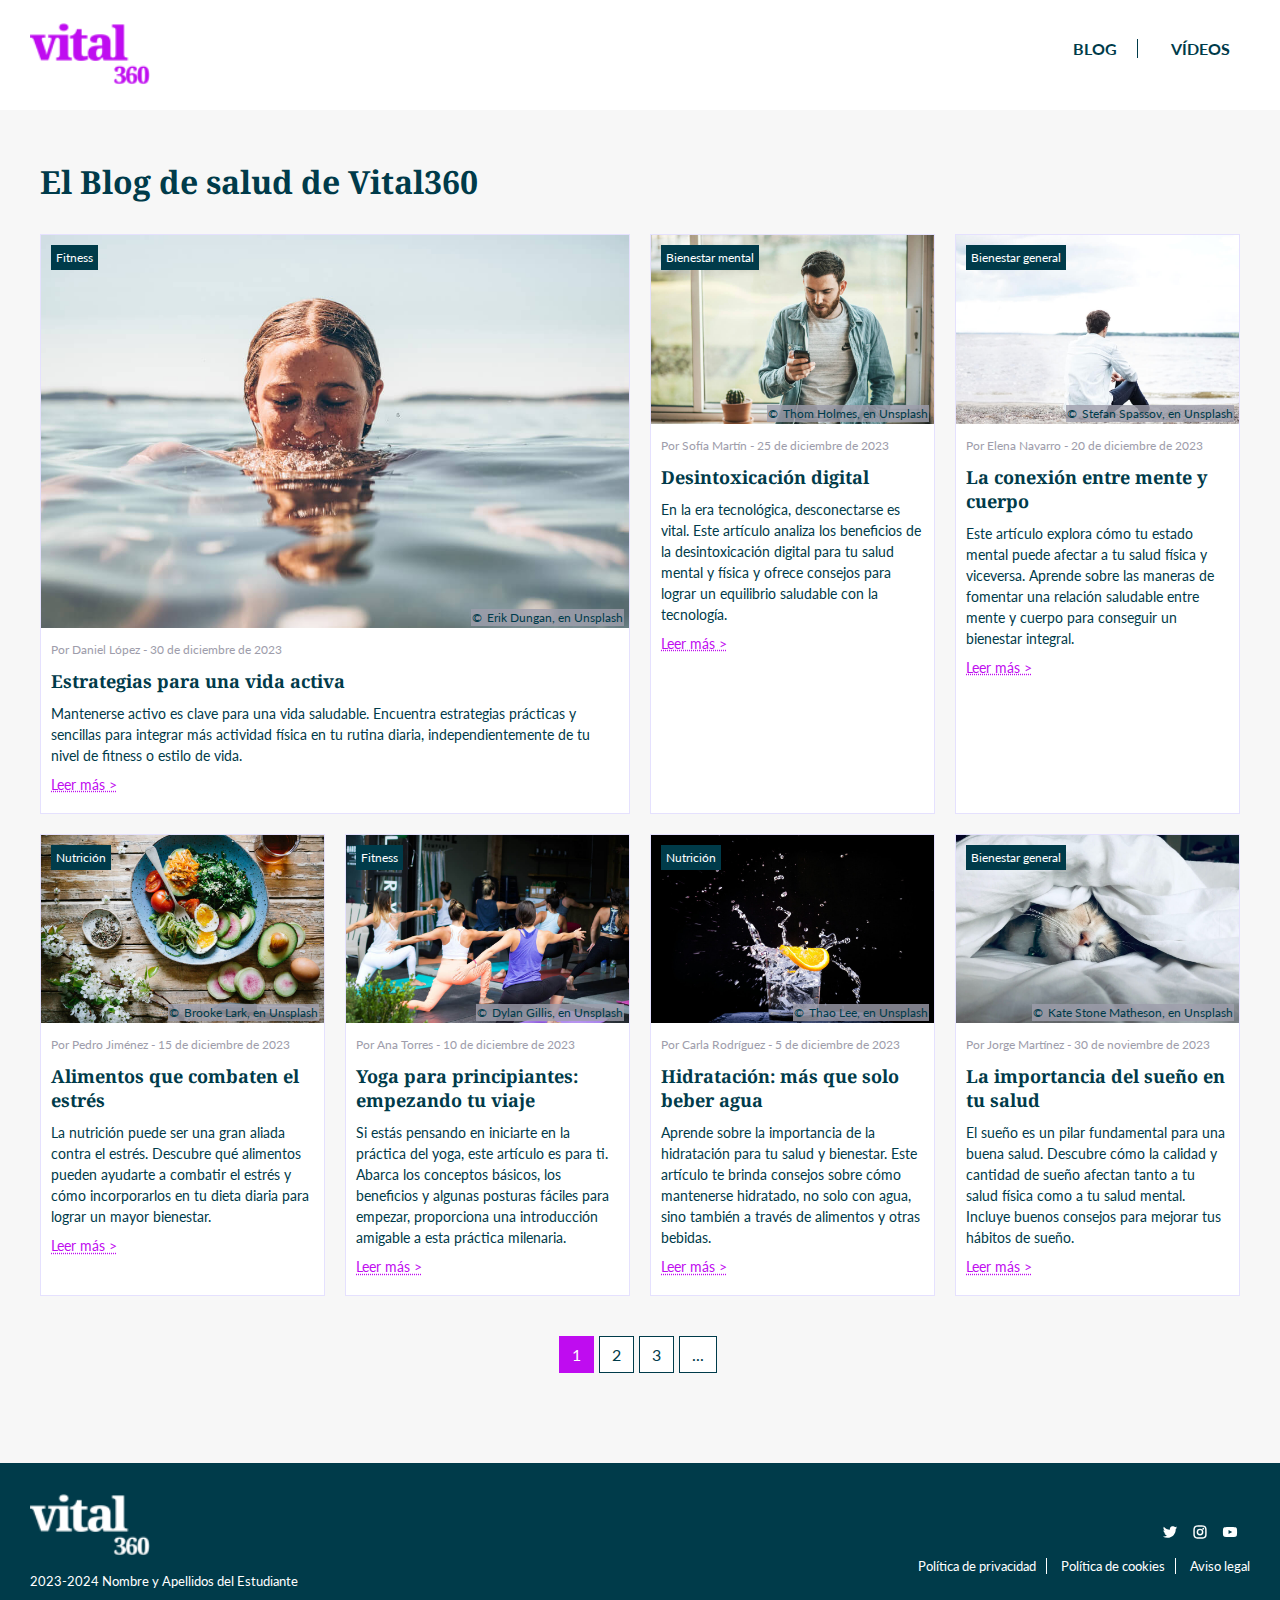
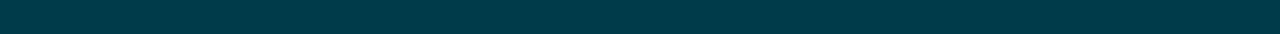
==== blog.html @ b52afa06 "Add files via upload" ====
<!DOCTYPE html>
<html lang="es">

<head>
    <meta charset="UTF-8">
    <meta name="viewport" content="width=device-width, initial-scale=1.0">
    <link rel="stylesheet" href="css/styles.css">
    <link rel="stylesheet" href="https://fonts.googleapis.com/css2?family=Lato:wght@400;700;900&family=Noto+Serif:wght@400;700;900&display=swap">
    <meta name="description" content="Descripción breve de tu sitio web">
    <title>Blog de Salud - Vital360</title>
    <link rel="icon" href="images/favicon.png" type="image/png">
</head>

<body>

    <header class="content">
        <div class="logo">
            <a href="index.html"><img src="images/logoVital360.svg" alt="Vital360 Logo"></a>
        </div>
        <nav>
            <ul>
                <li><a href="blog.html">Blog</a></li>
                <li><a href="videos.html">Vídeos</a></li>
            </ul>
        </nav>
    </header>

    <main class="content">

        <h1>El Blog de salud de Vital360</h1>

        <section class="blog-container">
            <div class="blog-box large">
                <div class="image-container">
                <div class="badge"><a href="#" target="_blank">Fitness</a></div>
                <img src="images/estrategias-vida-activa.jpg" alt="Imagen del artículo">
                <div class="copyright-box">Erik Dungan, en Unsplash</div>
                </div>
                <p class="author">Por Daniel López - 30 de diciembre de 2023</p>
                <h2><a class="blog-link" href="entrada.html">Estrategias para una vida activa</a></h2>
                <p>Mantenerse activo es clave para una vida saludable. Encuentra estrategias 
                    prácticas y sencillas para integrar más actividad física en tu rutina diaria, 
                    independientemente de tu nivel de fitness o estilo de vida.</p>
                <a href="entrada.html" class="read-more">Leer más</a>
            </div>
        
            <div class="blog-box">
                <div class="image-container">
                <div class="badge"><a href="#" target="_blank">Bienestar mental</a></div>
                <img src="images/desintoxicacion-digital.jpg" alt="Imagen del artículo">
                <div class="copyright-box">Thom Holmes, en Unsplash</div>
                </div>
                <p class="author">Por Sofía Martín - 25 de diciembre de 2023</p>
                <h2><a class="blog-link" href="#" target="_blank">Desintoxicación digital</a></h2>
                <p>En la era tecnológica, desconectarse es vital. Este artículo analiza los 
                    beneficios de la desintoxicación digital para tu salud mental y física y ofrece 
                    consejos para lograr un equilibrio saludable con la tecnología. </p>
                <a href="#" target="_blank" class="read-more">Leer más</a>
            </div>

            <div class="blog-box">
                <div class="image-container">
                <div class="badge"><a href="#" target="_blank">Bienestar general</a></div>
                <img src="images/conexion-mente-cuerpo.jpg" alt="Imagen del artículo">
                <div class="copyright-box">Stefan Spassov, en Unsplash</div>
                </div>
                <p class="author">Por Elena Navarro - 20 de diciembre de 2023</p>
                <h2><a class="blog-link" href="#" target="_blank">La conexión entre mente y cuerpo</a></h2>
                <p>Este artículo explora cómo tu estado mental puede afectar a tu salud física y 
                    viceversa. Aprende sobre las maneras de fomentar una relación saludable 
                    entre mente y cuerpo para conseguir un bienestar integral.</p>
                <a href="#" target="_blank" class="read-more">Leer más</a>
            </div>

            <div class="blog-box">
                <div class="image-container">
                <div class="badge"><a href="#" target="_blank">Nutrición</a></div>
                <img src="images/alimentos-combaten-estres.jpg" alt="Imagen del artículo">
                <div class="copyright-box">Brooke Lark, en Unsplash</div>
                </div>
                <p class="author">Por Pedro Jiménez - 15 de diciembre de 2023</p>
                <h2><a class="blog-link" href="#" target="_blank">Alimentos que combaten el estrés</a></h2>
                <p>La nutrición puede ser una gran aliada contra el estrés. Descubre qué 
                    alimentos pueden ayudarte a combatir el estrés y cómo incorporarlos en tu 
                    dieta diaria para lograr un mayor bienestar.</p>
                <a href="#" target="_blank" class="read-more">Leer más</a>
            </div>

            <div class="blog-box">
                <div class="image-container">
                <div class="badge"><a href="#" target="_blank">Fitness</a></div>
                <img src="images/yoga-principiantes.jpg" alt="Imagen del artículo">
                <div class="copyright-box">Dylan Gillis, en Unsplash</div>
                </div>
                <p class="author">Por Ana Torres - 10 de diciembre de 2023</p>
                <h2><a class="blog-link" href="#" target="_blank">Yoga para principiantes: empezando tu viaje</a></h2>
                <p>Si estás pensando en iniciarte en la práctica del yoga, este artículo es para ti. 
                    Abarca los conceptos básicos, los beneficios y algunas posturas fáciles para 
                    empezar, proporciona una introducción amigable a esta práctica milenaria.</p>
                <a href="#" target="_blank" class="read-more">Leer más</a>
            </div>

            <div class="blog-box">
                <div class="image-container">
                <div class="badge"><a href="#" target="_blank">Nutrición</a></div>
                <img src="images/hidratacion.jpg" alt="Imagen del artículo">
                <div class="copyright-box">Thao Lee, en Unsplash</div>
                </div>
                <p class="author">Por Carla Rodríguez - 5 de diciembre de 2023</p>
                <h2><a class="blog-link" href="#" target="_blank">Hidratación: más que solo beber agua</a></h2>
                <p>Aprende sobre la importancia de la hidratación para tu salud y bienestar. Este 
                    artículo te brinda consejos sobre cómo mantenerse hidratado, no solo con 
                    agua, sino también a través de alimentos y otras bebidas.</p>
                <a href="#" target="_blank" class="read-more">Leer más</a>
            </div>

            <div class="blog-box">
                <div class="image-container">
                <div class="badge"><a href="#" target="_blank">Bienestar general</a></div>
                <img src="images/importancia-sueno-salud.jpg" alt="Imagen del artículo">
                <div class="copyright-box">Kate Stone Matheson, en Unsplash</div>
                </div>
                <p class="author">Por Jorge Martínez - 30 de noviembre de 2023</p>
                <h2><a class="blog-link" href="#" target="_blank">La importancia del sueño en tu salud</a></h2>
                <p>El sueño es un pilar fundamental para una buena salud. Descubre cómo la 
                    calidad y cantidad de sueño afectan tanto a tu salud física como a tu salud 
                    mental. Incluye buenos consejos para mejorar tus hábitos de sueño. </p>
                <a href="#" target="_blank" class="read-more">Leer más</a>
            </div>
        
        </section>

        <div class="pagination">
            <a href="#" target="_blank" class="page current">1</a>
            <a href="#" target="_blank" class="page">2</a>
            <a href="#" target="_blank" class="page">3</a>
            <a href="#" target="_blank" class="page">...</a>
        </div>
        
    </main>

<footer class="content">
        
        <div class="footer-info">
            <div class="logo">
                <img src="images/logoVital360-n.svg" alt="Vital360 Logo">
            </div>
                <p>2023-2024 Nombre y Apellidos del Estudiante</p>
        </div>
        <div class="footer-menu">
            <div class="social-menu">
                <a href="#" target="_blank"><img src="images/twitter.svg" alt="Twitter"></a>
                <a href="#" target="_blank"><img src="images/instagram.svg" alt="Instagram"></a>
                <a href="#" target="_blank"><img src="images/youtube.svg" alt="YouTube"></a>
            </div>
            <div class="legal-menu">
                <a href="#" target="_blank">Política de privacidad</a>
                <a href="#" target="_blank">Política de cookies</a>
                <a href="#" target="_blank">Aviso legal</a>
            </div>
        </div>
    </footer>
</body>

</html>
---- css/styles.css ----
body {
    background-color: rgb(247, 247, 247);
    margin: 0;
    padding: 0;
    font-family: 'Lato', sans-serif;
}

.content {
    padding: 30px; 
}

header {
    background-color: white; 
    padding: 15px 0;
    display: flex;
    justify-content: space-between;
    align-items: center;
    max-height: 50px;
}

header nav ul li:not(:last-child) a {
    margin-right: 1px;
    border-right: 1px solid rgb(0, 59, 74); 
    padding-right: 20px;
}

header a {
    color: rgb(0, 59, 74); 
    text-transform: uppercase;
    font-weight: bold;
}

header a:hover {
    color: rgb(191, 12, 240); 
}

h1 {
    color: rgb(0, 59, 74);
    font-size: 32px;
    margin-top: 20px; 
    margin-left: 10px; 
    font-family: 'Noto Serif', serif; 
}

h2, h3 {
    font-family: 'Noto Serif', serif;
    font-weight: bold;
}

p, ul li {
    line-height: 1.5;
}

.logo img {
    width: 120px;
}

nav ul {
    list-style: none;
    display: flex;
}

nav ul li {
    margin-right: 20px;
}

nav ul li a {
    text-decoration: none;
}

.main {
    padding: 20px;
}


/* index */

.banner-section {
    position: relative;
    overflow: hidden;
    max-height: 500px;
    margin-bottom: -120px;
    z-index: -1;
}

.banner-image-container {
    height: 500px;
    overflow: hidden;
}

.banner-image-container img {
    width: 100%;
    height: 100%;
    object-fit: cover; 
    object-position: center center;
    transform: translateY(-30%);
}

.banner-text {
    position: absolute;
    top: 35%;
    left: 35%;
    transform: translate(-50%, -50%);
    font-size: 50px;
    color: rgb(0, 59, 74);
    font-weight: bolder;
    word-wrap: break-word;
    margin-left: 40px;
    width: 50%; 
}

@media (max-width: 900px) {
    .banner-image-container {
        height: 500px; 
    }
    .banner-text {
        font-size: 50px;
        font-weight: bolder;
        margin-left: 0px;
        width: auto; 
    }

}

@media (max-width: 600px) {
    .banner-image-container {
        height: 500px; 
    }
    .banner-text {
        font-size: 45px;
        font-weight: bolder;
        margin-left: 0px;
    }

}

/* formulario */

.content-section {
    display: flex;
    justify-content: center; 
    margin-right: 10vw;
    margin-left: 10vw;
    margin-bottom: 100px;
}

.content-section a {
    color: rgb(191, 12, 240);
    text-decoration: underline dotted;
}

.content-section a:hover {
    color: rgb(0, 59, 74);
    text-decoration: underline dotted;
    transition: color 0.3s ease;
}

.content-section .column {
    flex: 1;
    margin: 0 50px; 
}

.section-title {
    color: rgb(0, 59, 74);
    font-size: 40px; 
    margin-bottom: 20px; 
    margin-left: 14%;
}

.content-section form {
    max-width: 400px;
}

.content-section label {
    display: flex;
    margin-bottom: 5px;
    color: rgb(0, 59, 74);
    font-size: 14px;
}

.content-section label.checkbox-label {
    display: flex;
    margin-bottom: 5px;
    align-items: center; 
    color: rgb(0, 59, 74);
    font-size: 10px;
}

.content-section label.checkbox-label input[type="checkbox"] {
    width: auto;
    margin-right: 5px;
    margin-top: 10px;
    margin-bottom: 10px;
}

.content-section input {
    width: 100%;
    padding: 8px;
    margin-bottom: 10px;
    border: 1px solid rgb(229, 225, 254);
    border-radius: 5px;
}

.content-section p {
    color: rgb(0, 59, 74);
    font-size: 16px;
    margin-bottom: 10px;
}

.content-section .info {
    color: rgb(0, 59, 74);
    font-size: 10px;
    margin-bottom: 10px;
}

.content-section button {
    margin-top: 10px;
    background-color: rgb(0, 59, 74);
    color: white;
    padding: 10px 15px;
    border: none;
    cursor: pointer;
    text-transform: uppercase;
    border-radius: 5px;
}

.content-section button:hover {
    background-color: rgb(191, 12, 240);
}

@media (max-width: 900px) {
    .content-section {
        flex-direction: column; 
        align-items: flex-start; 
        margin-right: 0; 
        margin-left: 20px; 
    }

    .content-section .column {
        margin: 0; 
    }
    .section-title {
        color: rgb(0, 59, 74);
        font-size: 40px; 
        margin-bottom: 20px; 
        margin-left: 20px;
    }

}

/* seccion especial */

.special-grid {
    background-color: rgb(229, 225, 254);
    justify-content: center; 
    padding-top: 30px;
    margin-top: -30px;
    padding-bottom: 30px;
}

.special-section {
    display: flex;
    align-items: center;
    padding: 20px; 
    margin-right: 10vw;
    margin-left: 10vw;
}

.special-section p {
    color: rgb(0, 59, 74);
    font-size: 20px;
}

.special-section h2 {
    color: rgb(0, 59, 74);
}

.rotated-image {
    transform: rotate(-9deg); 
}

.rotated-image.reverse {
    transform: rotate(9deg); 
}

.rotated-image p::before {
    content: "\00a9"; 
    margin-right: 4px; 
}

.rotated-image p {
    font-size: 10px;
    position: relative;
    margin-top: -4px;    
    text-align: right;
    justify-content: left; 
}

.rotated-image img {
    height: auto;
    max-width: 200px;
    object-fit: contain;
}

.special-section h2 {
    font-size: 26px;
}

.special-section button {
    background-color: rgb(0, 59, 74);
    color: white;
    padding: 10px 15px;
    border: none;
    cursor: pointer;
    text-decoration: none; 
    display: inline-block; 
    text-transform: uppercase;
    border-radius: 5px;
}

.special-section button:hover {
    background-color: rgb(191, 12, 240);
}

.special-content {
    padding: 30px; 
}

@media (max-width: 900px) {

    .special-section {

        margin-right: 0;
        margin-left: 0;
    }
}

@media (max-width: 600px) {
    .rotated-image {
        transform: rotate(0); 
    }

    .rotated-image.reverse {
        transform: rotate(0); 
    }

    .rotated-image img {
        margin-top: 10px; 
        max-width: 100%; 
    }

    .special-section {
        display: block;
        align-items: center;
        margin-right: 0;
        margin-left: 0;
    }

    .special-section.reverse {
            display: flex;
            flex-direction: column-reverse; 
            align-items: center;
        }

    .special-content {
        padding: 0; 
    }
}

/* entrada */

.numbered-list {
    counter-reset: list-counter;
    padding-left: 0;
}
  
.numbered-list p {
    counter-increment: list-counter;
    position: relative;
    padding-left: 30px;
    margin-bottom: 15px;
}
  
.numbered-list p::before {
    content: counter(list-counter) ".";
    position: absolute;
    left: 0;
    width: 20px;
    text-align: right;
    font-weight: bold;
}

 .custom-section {
    display: flex;
    justify-content: center; 
    margin-top: 20px;
    margin-right: 10vw;
    margin-left: 10vw;
    margin-bottom: 100px;
}

.blockquote  {
    border-left: 3px solid rgb(191, 12, 240);
    padding-left: 20px;
    margin: 20px 20px 0px 60px;
    font-size: 20px;
    color: rgb(0, 59, 74);
}

.blockquote .author{
    font-size: 12px;
    margin: 10px 0px 0px 0px;
    font-style: italic; 
}

.custom-section h2 {
    color: rgb(0, 59, 74);
    font-size: 24px;
    margin: 10px;
    font-family: 'Lato', sans-serif;
}

.custom-section h3 {
    color: rgb(0, 59, 74);
    font-size: 24px;
    margin: 20px 0px 20px 10px;
}

.large-column p, ul li {
    color: rgb(0, 59, 74);    
    margin:  0px 12px 12px 12px;
}

.large-column a {
    color: rgb(191, 12, 240);
    text-decoration: underline dotted;
}

.large-column a:hover {
    color: rgb(0, 59, 74);
    text-decoration: underline dotted;
    transition: color 0.3s ease;
}

.large-column {
    flex: 2;
    margin-right: 20px;
    background-color: white;
    position: relative;
    padding-bottom: 20px;
}

.large-column .purple-box {
    background-color: rgb(229, 225, 254); 
    display: flex;
    flex-direction: column;
    margin: 20px;
}

.large-column .purple-box img {
    max-width: 100%;
    max-height: 100%;
    margin-bottom: 10px;
}

.large-column .purple-box h1 {
    color: rgb(0, 59, 74);
    font-size: 24px;
    margin-right: 10px;
}

.purple-box p {
    color: rgb(158, 157, 171);
    font-size: 12px; 
    margin:  0px 0px 12px 12px;
}

.breadcrumb {
    color: rgb(0, 59, 74);
    margin-left: 10%;
    margin-bottom: 30px;
    font-size: 14px;
}

.breadcrumb a {
    color: rgb(0, 59, 74);
    text-decoration: none;
    transition: color 0.3s ease;
}

.breadcrumb a:hover {
    color: rgb(191, 12, 240);
    text-decoration: none;
}

.purple-box a {
    color: rgb(0, 59, 74);
    font-size: 12px; 
    text-decoration: none;
}

.purple-box a:hover {
    color: rgb(191, 12, 240);
    font-size: 12px; 
    text-decoration: none;
}

.small-column {
    flex: 1;
}

.category-section {
    display: flex;
    margin-top: 20px;
    flex-wrap: wrap;

}

.category-section .badge a {
    text-decoration: none;
    display: inline-block;
    padding: 5px;
    background-color: white;
    color: rgb(0, 59, 74);
    font-size: 12px;
    margin: 5px;
    border: 1px solid rgb(0, 59, 74);
}

.category-section .badge a:hover {
    background-color: rgb(191, 12, 240);
    text-decoration: none; 
    color: white;
}


.custom-box.white-background {
    background-color: white;
    margin: 10px;
    flex: 1 1 calc(33.33% - 20px);
    box-sizing: border-box;
    border: 1px solid rgb(229, 225, 254);
    padding-bottom: 10px;
    position: relative;
}

.custom-box.white-background .image-container {
    position: relative;
}

.custom-box.white-background .badge {
    position: absolute;
}

.custom-box.white-background .badge a {
    text-decoration: none;
    display: inline-block;
    padding: 5px;
    background-color: rgb(0, 59, 74);
    color: white;
    font-size: 12px;
    margin: 10px;
}

.custom-box.white-background .badge a:hover {
    background-color: rgb(191, 12, 240);
    text-decoration: none; 
    color: white;
}

.custom-box.white-background img {
    width: 100%;
    height: auto;
}

.custom-box.white-background .author {
    color: rgb(158, 157, 171);
    margin-top: 10px;
    font-size: 12px; 
}

.custom-box.white-background h3 {
    color: rgb(0, 59, 74);
    font-size: 18px;
    margin: 10px;
    font-family: 'Noto Serif', serif;
}

.custom-box.white-background h3 a {
    color: rgb(0, 59, 74);
    text-decoration: none;
    transition: color 0.3s ease; 
    margin-left: 0px;
}

.custom-box.white-background h3 a:hover {
    color: rgb(191, 12, 240);
    text-decoration: none; 
}

.custom-box.white-background p {
    color: rgb(0, 59, 74);
    font-size: 14px;
    margin: 10px;
}


@media (max-width: 900px) {

    .custom-section {
        display: block;
        margin-right: 0;
        margin-left: 0;
    }
    .column-box {
        display: flex;
    }
    .large-column {
        margin-right: 0;
    }
    .breadcrumb {
        margin-left: 10px;
    }

    .blockquote  {
        border-left: 3px solid rgb(191, 12, 240);
        padding-left: 20px;
        margin: 20px 20px 0px 10px;
        font-size: 22px;
    }
}


@media (max-width: 600px) {

    .column-box {
        display: block;
    }
}

/* video */

.videos-container {
    display: flex;
    flex-wrap: wrap;
    justify-content: space-between;
}

.video-box {
    background-color: white;
    margin: 10px;
    flex: 1 1 calc(33.33% - 20px); 
    box-sizing: border-box;
    border: 1px solid rgb(229, 225, 254); 
    padding-bottom: 10px;
    min-width: 250px; 
}

.video-box h2 {
    color: rgb(0, 59, 74);
    font-size: 18px;
    margin-top: 10px;
    margin: 10px; 
}

.video-box p {
    color: rgb(0, 59, 74);
    font-size: 14px;
    margin: 10px; 
}

.video-box iframe {
    width: 100%;
    height: 315px; 
    border: 0; 
}

/* blog */

.blog-container {
    display: flex;
    flex-wrap: wrap;
    justify-content: space-between;
}

.blog-box {
    background-color: white;
    margin: 10px;
    flex: 1 1 calc(25% - 20px);
    box-sizing: border-box;
    border: 1px solid rgb(229, 225, 254);
    padding-bottom: 10px;
    position: relative; 
}

.blog-box.large {
    flex: 1 1 calc(50% - 20px); 
}

@media (max-width: 900px) {
    .blog-box,
    .blog-box.large {
        flex: 1 1 calc(50% - 20px); 
        min-width: calc(50% - 20px); 
        max-width: calc(50% - 20px); 
    }
    .blog-box.large {
        max-width: none; 
    }
}

@media (max-width: 600px) {
    .blog-container {
        flex-direction: column;
    }

    .blog-box {
        flex: 1 1 100%; 
        min-width: 100%; 
    }
}

/* badges */

.blog-box .badge {
    position: absolute;
}

.blog-box .badge a {
    text-decoration: none;
    display: inline-block;
    padding: 5px;
    background-color: rgb(0, 59, 74);
    color: white;
    font-size: 12px;
    margin: 10px;
}

.blog-box .badge a:hover {
    background-color: rgb(191, 12, 240);
    text-decoration: none; 
    color: white;
}


.blog-box img {
    width: 100%;
    height: auto;
}

.blog-box .author {
    color: rgb(158, 157, 171);
    margin-top: 10px;
    font-size: 12px; 
}

.blog-box h2 {
    color: rgb(0, 59, 74);
    font-size: 18px;
    margin: 10px;
}

.blog-box h2 a {
    color: rgb(0, 59, 74);
    text-decoration: none;
    transition: color 0.3s ease; 
    margin-left: 0px;
}

.blog-box h2 a:hover {
    color: rgb(191, 12, 240);
    text-decoration: none; 
}

.blog-box p {
    color: rgb(0, 59, 74);
    font-size: 14px;
    margin: 10px;
}

.read-more {
    color: rgb(191, 12, 240);
    text-decoration: underline dotted;
    display: block;
    margin: 10px;
    font-size: 14px;
}

.read-more::after {
    content: ' >';
}

.read-more:hover {
    color: rgb(0, 59, 74);
    text-decoration: underline dotted;
    transition: color 0.3s ease;
    font-size: 14px;
}

.blog-box .copyright-box::before {
    content: "\00a9"; 
    margin-right: 5px; 
}

.blog-box .copyright-box {
    position: absolute;
    bottom: 5px; 
    right: 5px; 
    background-color: rgba(158, 157, 171, 0.8);
    padding: 1px;
    color: rgb(0, 59, 74); 
    font-size: 12px; 
}


.image-container {
    position: relative;
}


/* paginacion */

.pagination {
    margin-top: 20px;
    display: flex;
    align-items: center;
    justify-content: center;
    margin-bottom: 60px;
    margin-top: 30px;
}

.page {
    display: inline-block;
    padding: 8px 12px;
    margin-right: 5px;
    text-decoration: none;
    color: rgb(0, 59, 74);
    border: 1px solid rgb(0, 59, 74);
    background-color: white;
    transition: background-color 0.3s ease, color 0.3s ease, border-color 0.3s ease;
}

.page:hover {
    background-color: rgb(191, 12, 240);
    color: white;
    border-color: rgb(191, 12, 240);
}

.current {
    background-color: rgb(191, 12, 240);
    color: white;
    border-color: rgb(191, 12, 240);
}




/* footer */

footer {
    background-color: rgb(0, 59, 74);
    color: white;
    padding: 20px 0;
    display: flex;
    justify-content: space-between;
    align-items: center;
}

.footer-info, .footer-menu {
    display: flex;
    flex-direction: column;
}

.social-menu {
    display: flex;
    justify-content: flex-end;
    align-items: center; 
    margin-bottom: 10px;
}

.social-menu img {
    margin-right: 10px;
    width: 20px; 
}

.legal-menu a:not(:last-child) {
    margin-right: 10px;
    border-right: 1px solid white; 
    padding-right: 10px; 
}

footer a, footer p {
    color: rgb(255, 255, 255);
    font-size: 0.8em; 
    text-decoration: none; 
}

footer a:hover {
    color: rgb(229, 225, 254); 
}

.social-menu img:hover {
    opacity: 0.7; 
}

@media (max-width: 600px) {
    footer {
        flex-direction: column;
    }

    .footer-info, .footer-menu {
        align-items: center; 
    }

    .legal-menu {
        display: flex;
        flex-direction: column;
        align-items: center; 
    }

    .legal-menu a:not(:last-child) {
        margin-right: 0;
        border-right: none; 
        padding-right: 0; 
    }

    .social-menu {
        margin-bottom: 0px;
    }
}
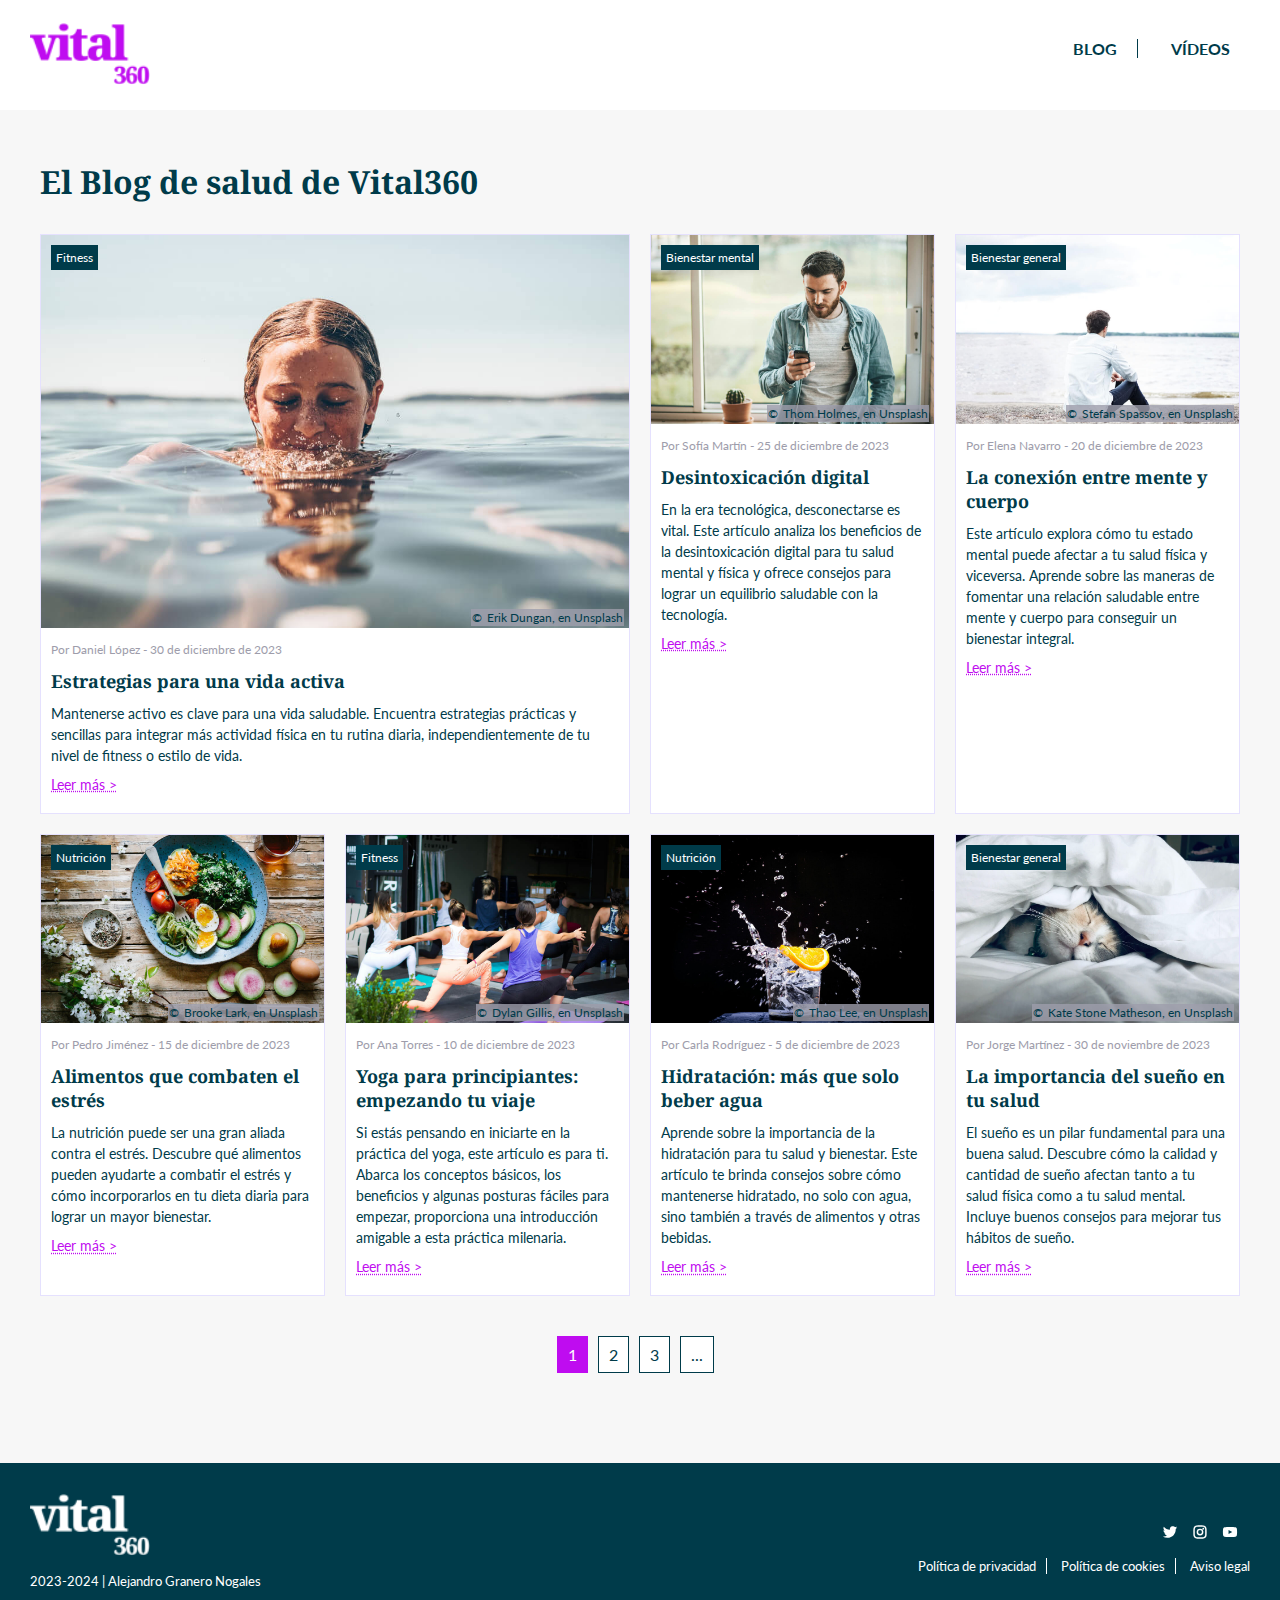
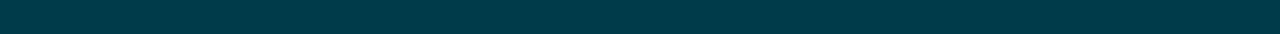
==== commit 27ddd371: "Add files via upload" ====
--- a/blog.html
+++ b/blog.html
@@ -145,7 +145,7 @@
             <div class="logo">
                 <img src="images/logoVital360-n.svg" alt="Vital360 Logo">
             </div>
-                <p>2023-2024 Nombre y Apellidos del Estudiante</p>
+            <p>2023-2024 | Alejandro Granero Nogales</p>
         </div>
         <div class="footer-menu">
             <div class="social-menu">
--- a/css/styles.css
+++ b/css/styles.css
@@ -103,7 +103,7 @@
     transform: translate(-50%, -50%);
     font-size: 50px;
     color: rgb(0, 59, 74);
-    font-weight: bolder;
+    font-weight: 900;
     word-wrap: break-word;
     margin-left: 40px;
     width: 50%; 
@@ -115,7 +115,7 @@
     }
     .banner-text {
         font-size: 50px;
-        font-weight: bolder;
+        font-weight: 900;
         margin-left: 0px;
         width: auto; 
     }
@@ -128,7 +128,7 @@
     }
     .banner-text {
         font-size: 45px;
-        font-weight: bolder;
+        font-weight: 900;
         margin-left: 0px;
     }
 
@@ -306,7 +306,7 @@
     font-size: 26px;
 }
 
-.special-section button {
+.special-section .button {
     background-color: rgb(0, 59, 74);
     color: white;
     padding: 10px 15px;
@@ -316,9 +316,10 @@
     display: inline-block; 
     text-transform: uppercase;
     border-radius: 5px;
-}
-
-.special-section button:hover {
+    font-size: 12px;
+}
+
+.special-section .button:hover {
     background-color: rgb(191, 12, 240);
 }
 
@@ -431,6 +432,12 @@
     margin:  0px 12px 12px 12px;
 }
 
+.large-column .intro {
+    color: rgb(0, 59, 74);    
+    margin:  0px 12px 12px 12px;
+    font-size: 20px;
+}
+
 .large-column a {
     color: rgb(191, 12, 240);
     text-decoration: underline dotted;
@@ -477,7 +484,7 @@
 
 .breadcrumb {
     color: rgb(0, 59, 74);
-    margin-left: 10%;
+    margin-left: 11%;
     margin-bottom: 30px;
     font-size: 14px;
 }
@@ -619,7 +626,7 @@
         margin-right: 0;
     }
     .breadcrumb {
-        margin-left: 10px;
+        margin-left: 5px;
     }
 
     .blockquote  {
@@ -831,8 +838,8 @@
 
 .page {
     display: inline-block;
-    padding: 8px 12px;
-    margin-right: 5px;
+    padding: 8px 10px;
+    margin-right: 10px;
     text-decoration: none;
     color: rgb(0, 59, 74);
     border: 1px solid rgb(0, 59, 74);
